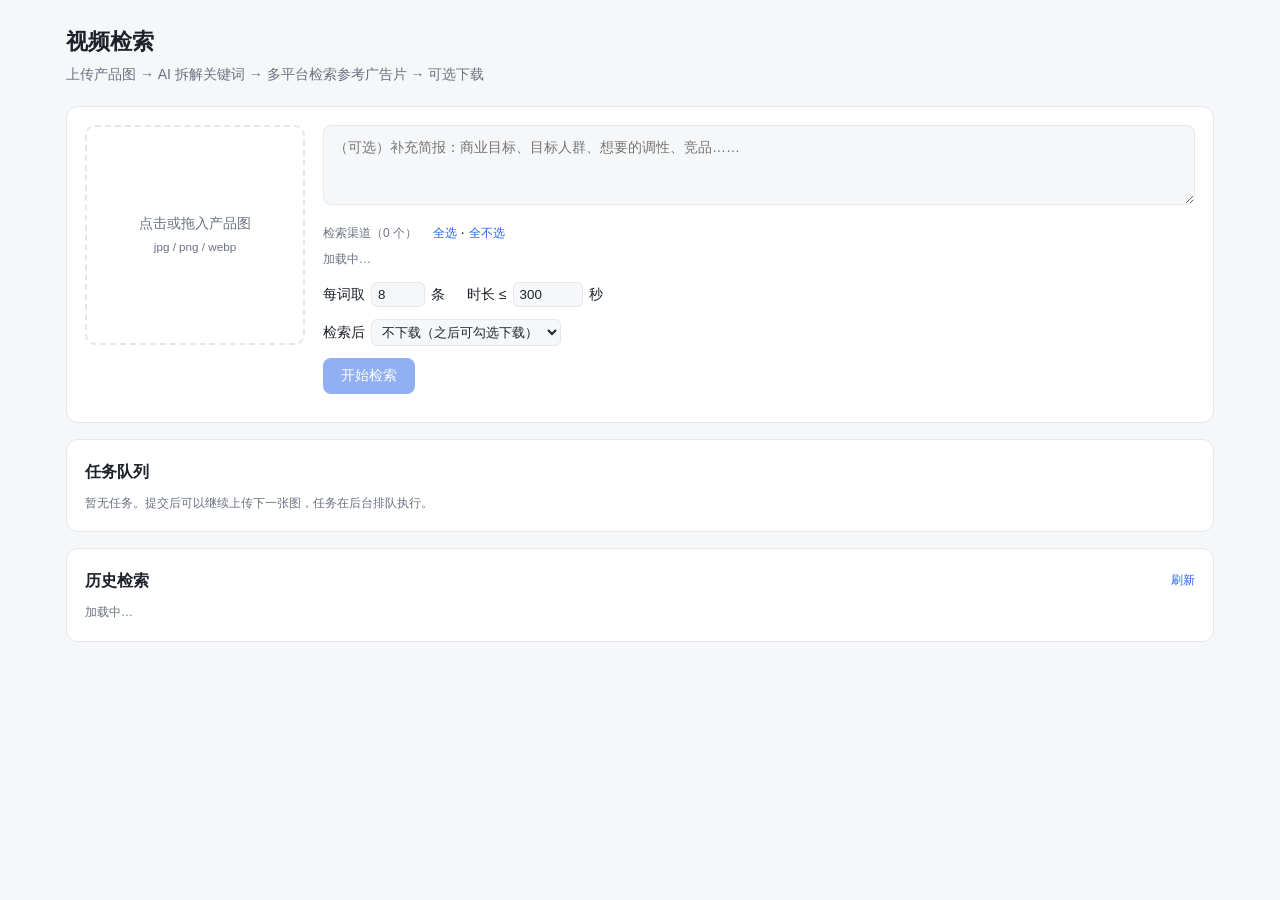
==== web/index.html @ 013e2ca5 "统一左侧菜单布局，新增 favicon - 视频检索 / 视频库 / 数据看板 / 任务日志 / 接口调用 / 方法说明 / 接口文档 统一放在左侧菜单，   右侧显示内容；看板各页用 #hash 切" ====
<!doctype html>
<html lang="zh-CN">
<head>
<meta charset="utf-8">
<meta name="viewport" content="width=device-width, initial-scale=1">
<title>参考视频检索</title>
<link rel="icon" href="/favicon.svg" type="image/svg+xml">
<link rel="icon" href="/favicon.ico" sizes="any">
<link rel="apple-touch-icon" href="/apple-touch-icon.png">
<link rel="stylesheet" href="/static/layout.css?v=2">
<style>
  :root { --bg:#f6f7f9; --card:#fff; --text:#1d2129; --muted:#6b7280; --line:#e5e7eb;
          --accent:#2563eb; --accent-soft:#eff4ff; --ok:#16a34a; --bad:#dc2626; }
  @media (prefers-color-scheme: dark) {
    :root { --bg:#111317; --card:#1b1e24; --text:#e6e8eb; --muted:#9aa1ab; --line:#2c313a;
            --accent:#6b9bff; --accent-soft:#1f2a40; }
  }
  * { box-sizing: border-box; }
  body { margin:0; background:var(--bg); color:var(--text);
         font:14px/1.6 -apple-system,"PingFang SC","Microsoft YaHei",sans-serif; }
  .wrap { max-width:1180px; margin:0 auto; padding:24px 16px 80px; }
  h1 { font-size:22px; margin:0 0 4px; } .sub { color:var(--muted); margin:0 0 20px; }
  .card { background:var(--card); border:1px solid var(--line); border-radius:12px; padding:18px; margin-bottom:16px; }
  .form { display:grid; grid-template-columns:220px 1fr; gap:18px; }
  @media (max-width:720px) { .form { grid-template-columns:1fr; } }
  .drop { border:2px dashed var(--line); border-radius:10px; height:220px; display:flex; align-items:center;
          justify-content:center; text-align:center; color:var(--muted); cursor:pointer; overflow:hidden; }
  .drop img { max-width:100%; max-height:100%; object-fit:contain; }
  textarea { width:100%; min-height:80px; resize:vertical; padding:10px; border-radius:8px;
             border:1px solid var(--line); background:var(--bg); color:var(--text); font:inherit; }
  .opts { display:flex; flex-wrap:wrap; gap:14px 22px; margin:12px 0; align-items:center; }
  .opts label { display:flex; gap:6px; align-items:center; }
  a { color:var(--accent); }
  input[type=number], select { width:auto; padding:4px 6px; border-radius:6px; border:1px solid var(--line);
                               background:var(--bg); color:var(--text); }
  button { background:var(--accent); color:#fff; border:0; border-radius:8px; padding:9px 18px;
           font-size:14px; cursor:pointer; } button:disabled { opacity:.5; cursor:not-allowed; }
  button.ghost { background:transparent; color:var(--accent); border:1px solid var(--accent); }
  .log { font:12px/1.7 ui-monospace,Menlo,monospace; color:var(--muted); white-space:pre-wrap; margin-top:10px; }
  .profile { display:grid; grid-template-columns:repeat(auto-fill,minmax(240px,1fr)); gap:6px 18px; }
  .profile b { color:var(--muted); font-weight:500; margin-right:6px; }
  .dim h3 { margin:0 0 4px; font-size:16px; }
  .learn { background:var(--accent-soft); border-radius:8px; padding:8px 12px; margin:8px 0 12px; }
  .kw { color:var(--muted); font-size:12px; margin-bottom:10px; }
  .grid { display:grid; grid-template-columns:repeat(auto-fill,minmax(260px,1fr)); gap:14px; }
  .v { border:1px solid var(--line); border-radius:10px; overflow:hidden; display:flex; flex-direction:column; }
  .thumb { position:relative; aspect-ratio:16/9; background:#000; }
  .thumb img { width:100%; height:100%; object-fit:cover; }
  .badge { position:absolute; top:8px; left:8px; background:rgba(0,0,0,.7); color:#fff; padding:1px 8px;
           border-radius:10px; font-size:12px; }
  .score { left:auto; right:8px; background:var(--accent); }
  .vb { padding:10px 12px; display:flex; flex-direction:column; gap:6px; flex:1; }
  .vt { font-weight:600; color:var(--text); text-decoration:none; display:-webkit-box;
        -webkit-line-clamp:2; -webkit-box-orient:vertical; overflow:hidden; }
  .vt:hover { color:var(--accent); }
  .meta { color:var(--muted); font-size:12px; }
  .ref { font-size:13px; } .ref::before { content:"参考："; color:var(--accent); font-weight:600; }
  .pick { margin-top:auto; display:flex; justify-content:space-between; align-items:center; font-size:12px; color:var(--muted); }
  .dl a { color:var(--ok); }
  table { width:100%; border-collapse:collapse; } td, th { text-align:left; padding:7px 8px; border-bottom:1px solid var(--line); vertical-align:top; }
  th { color:var(--muted); font-weight:500; } td a { color:var(--accent); word-break:break-all; }
  .bar { position:sticky; bottom:12px; display:flex; gap:10px; align-items:center; justify-content:flex-end;
         background:var(--card); border:1px solid var(--line); border-radius:12px; padding:10px 14px;
         box-shadow:0 6px 20px rgba(0,0,0,.12); }
  .srcgrp { display:flex; flex-wrap:wrap; gap:6px 16px; align-items:center; margin:6px 0; }
  .srcgrp b { font-size:12px; color:var(--muted); font-weight:500; min-width:72px; }
  .srcgrp label { display:flex; gap:5px; align-items:center; }
  .linkbtn { background:none; border:0; color:var(--accent); padding:0; font-size:12px; cursor:pointer; }
  .hist { display:flex; flex-direction:column; gap:8px; max-height:420px; overflow-y:auto; }
  .hrow { display:grid; grid-template-columns:56px 1fr auto; gap:12px; align-items:center;
          border:1px solid var(--line); border-radius:10px; padding:8px 10px; }
  .hrow.on { border-color:var(--accent); background:var(--accent-soft); }
  .hrow img { width:56px; height:56px; object-fit:contain; background:var(--bg); border-radius:6px; }
  .hrow .t { font-weight:600; } .hrow .m { font-size:12px; color:var(--muted); }
  .hrow .acts { display:flex; gap:6px; flex-wrap:wrap; justify-content:flex-end; }
  .hrow button { padding:5px 10px; font-size:12px; }
  @media (max-width:600px) { .hrow { grid-template-columns:44px 1fr; } .hrow img { width:44px; height:44px; }
    .hrow .acts { grid-column:1/-1; justify-content:flex-start; } }
  .tasks { display:flex; flex-direction:column; gap:6px; max-height:300px; overflow-y:auto; }
  .task { display:grid; grid-template-columns:auto 1fr auto; gap:10px; align-items:center;
          border:1px solid var(--line); border-radius:8px; padding:7px 10px; font-size:13px; }
  .task .st { font-size:12px; padding:1px 8px; border-radius:10px; white-space:nowrap; background:var(--accent-soft); color:var(--accent); }
  .task .st.done { background:#e8f7ee; color:var(--ok); } .task .st.error { background:#fdecec; color:var(--bad); }
  .task .st.queued { background:var(--bg); color:var(--muted); }
  .task .m { color:var(--muted); font-size:12px; overflow:hidden; text-overflow:ellipsis; white-space:nowrap; }
  .task button { padding:4px 10px; font-size:12px; }
  .hidden { display:none !important; } .err { color:var(--bad); } .note { color:var(--muted); font-size:12px; }
  .pfrow { border-top:1px solid var(--line); padding:12px 0; }
  .pfrow:first-of-type { border-top:0; }
  .pfrow .h { display:flex; flex-wrap:wrap; gap:4px 12px; align-items:baseline; margin-bottom:8px; }
  .pfrow .h b { font-size:15px; }
  .strip { display:grid; grid-auto-flow:column; grid-auto-columns:180px; gap:10px; overflow-x:auto; padding-bottom:6px; }
  .it { border:1px solid var(--line); border-radius:8px; overflow:hidden; cursor:pointer; text-decoration:none; color:var(--text); }
  .it .thumb { aspect-ratio:16/10; }
  .it .tt { font-size:12px; padding:6px 8px; display:-webkit-box; -webkit-line-clamp:2; -webkit-box-orient:vertical; overflow:hidden; }
  .it:hover { border-color:var(--accent); }
</style>
</head>
<body>
<script src="/static/layout.js?v=1"></script>
<div class="wrap">
  <h1>视频检索</h1>
  <p class="sub">上传产品图 → AI 拆解关键词 → 多平台检索参考广告片 → 可选下载</p>

  <div class="card">
    <div class="form">
      <label class="drop" id="drop"><span>点击或拖入产品图<br><small>jpg / png / webp</small></span>
        <input type="file" id="file" accept="image/*" hidden></label>
      <div>
        <textarea id="brief" placeholder="（可选）补充简报：商业目标、目标人群、想要的调性、竞品……"></textarea>
        <div style="margin:10px 0 4px"><span class="note">检索渠道（<span id="srccount">0</span> 个）　</span>
          <button class="linkbtn" id="srcall">全选</button> · <button class="linkbtn" id="srcnone">全不选</button></div>
        <div id="sources"><span class="note">加载中…</span></div>
        <div class="opts">
          <label>每词取 <input type="number" id="perq" value="8" min="3" max="20"> 条</label>
          <label>时长 ≤ <input type="number" id="maxdur" value="300" min="15" max="3600"> 秒</label>
        </div>
        <div class="opts">
          <label>检索后
            <select id="dlmode">
              <option value="none">不下载（之后可勾选下载）</option>
              <option value="top">自动下载评分最高的</option>
              <option value="all">下载全部结果</option>
            </select></label>
          <label id="topwrap" class="hidden">前 <input type="number" id="dltop" value="5" min="1" max="50"> 条</label>
        </div>
        <button id="go" disabled>开始检索</button>
        <div class="log" id="log"></div>
      </div>
    </div>
  </div>

  <div class="card" id="taskcard">
    <div style="display:flex;justify-content:space-between;align-items:center;margin-bottom:10px">
      <h3 style="margin:0">任务队列 <span class="note" id="taskstat"></span></h3></div>
    <div class="tasks" id="tasks"><span class="note">暂无任务。提交后可以继续上传下一张图，任务在后台排队执行。</span></div>
  </div>

  <div class="card">
    <div style="display:flex;justify-content:space-between;align-items:center;margin-bottom:10px">
      <h3 style="margin:0">历史检索</h3><button class="linkbtn" id="histreload">刷新</button></div>
    <div class="hist" id="hist"><span class="note">加载中…</span></div>
  </div>

  <div id="out"></div>
</div>

<div class="bar hidden" id="bar">
  <span class="note" id="selcount">已选 0 条</span>
  <button class="ghost" id="selall">全选</button>
  <button id="dlbtn" disabled>下载所选</button>
</div>

<script src="/static/player.js?v=2"></script>
<script>
const $ = s => document.querySelector(s);
const esc = s => String(s ?? "").replace(/[&<>"']/g, c => ({"&":"&amp;","<":"&lt;",">":"&gt;",'"':"&quot;","'":"&#39;"}[c]));
const safeUrl = u => /^https?:\/\//i.test(u || "") ? u : "#";
let file = null, current = null;

$("#file").onchange = e => setFile(e.target.files[0]);
$("#drop").ondragover = e => e.preventDefault();
$("#drop").ondrop = e => { e.preventDefault(); setFile(e.dataTransfer.files[0]); };
$("#dlmode").onchange = e => $("#topwrap").classList.toggle("hidden", e.target.value !== "top");
function setFile(f) {
  if (!f) return; file = f;
  $("#drop").innerHTML = `<img src="${URL.createObjectURL(f)}">`;
  $("#go").disabled = false;
}

const checkedSources = () => [...document.querySelectorAll(".pf:checked")].map(c => c.value);
function updSrcCount() { $("#srccount").textContent = checkedSources().length; }

async function loadSources() {
  const list = await (await fetch("/api/sources", {cache: "no-store"})).json();
  const groups = {};
  list.forEach(s => (groups[s.group] = groups[s.group] || []).push(s));
  $("#sources").innerHTML = Object.entries(groups).map(([g, items]) =>
    `<div class="srcgrp"><b>${esc(g)}</b>${items.map(s =>
      `<label><input type="checkbox" class="pf" value="${esc(s.key)}" checked> ${esc(s.name)}</label>`).join("")}</div>`).join("");
  document.querySelectorAll(".pf").forEach(c => c.onchange = updSrcCount);
  updSrcCount();
}
$("#srcall").onclick = () => { document.querySelectorAll(".pf").forEach(c => c.checked = true); updSrcCount(); };
$("#srcnone").onclick = () => { document.querySelectorAll(".pf").forEach(c => c.checked = false); updSrcCount(); };

async function loadHistory() {
  const runs = await (await fetch("/api/runs", {cache: "no-store"})).json();
  if (!runs.length) { $("#hist").innerHTML = `<span class="note">还没有检索记录</span>`; return; }
  $("#hist").innerHTML = runs.map(r => `
    <div class="hrow ${current && current.run_id === r.run_id ? "on" : ""}">
      <img src="${esc(r.image)}" alt="" loading="lazy">
      <div><div class="t">${esc(r.product || "未识别")}${r.brief ? ` <span class="m">· ${esc(r.brief.slice(0, 40))}</span>` : ""}</div>
        <div class="m">${esc(r.created)} · ${r.kept} 条参考片 · ${r.platforms.length} 个来源（${esc(r.platforms.join("、"))}）${r.downloads ? ` · 已下载 ${r.downloads}` : ""}</div></div>
      <div class="acts"><button class="ghost" data-view="${esc(r.run_id)}">查看</button>
        <button class="ghost" data-rerun="${esc(r.run_id)}" title="用上方勾选的渠道，以同一张产品图和简报重新检索">用当前渠道重新检索</button></div>
    </div>`).join("");
  document.querySelectorAll("[data-view]").forEach(b => b.onclick = () => viewRun(b.dataset.view));
  document.querySelectorAll("[data-rerun]").forEach(b => b.onclick = () => rerun(b.dataset.rerun));
}
$("#histreload").onclick = loadHistory;

async function viewRun(id, scroll = true) {
  const r = await fetch(`/runs/${encodeURIComponent(id)}/result.json`, {cache: "no-store"});
  if (!r.ok) return alert("读取失败");
  render(await r.json());
  loadHistory();
  if (scroll) $("#out").scrollIntoView({behavior: "smooth"});
}

// ---------- 异步任务 ----------
// 提交只负责入队，不阻塞页面；任务队列每 2 秒刷新。follow 是“提交后还没去看别的结果”的那个任务，完成后自动展示。
let follow = null, taskTimer = null, lastDone = new Set(), tasksInit = false;
const ST = {queued: "排队中", running: "进行中", done: "已完成", error: "失败"};

async function submitTask(promise, label) {
  $("#go").disabled = true;
  $("#log").textContent = `正在提交：${label}…`;
  try {
    const r = await promise;
    if (!r.ok) throw new Error((await r.json()).detail);
    follow = (await r.json()).job_id;
    $("#log").textContent = `已加入任务队列：${label}。可以继续上传下一张图提交新任务。`;
  } catch (e) { $("#log").innerHTML = `<span class="err">提交失败：${esc(e.message)}</span>`; }
  $("#go").disabled = !file;
  refreshTasks();
}

async function refreshTasks() {
  clearTimeout(taskTimer);
  let list = [];
  try { list = await (await fetch("/api/tasks", {cache: "no-store"})).json(); } catch (e) {}
  const active = list.filter(t => t.status === "queued" || t.status === "running");
  $("#taskstat").textContent = active.length ? `· ${active.length} 个进行中/排队中` : "";
  $("#tasks").innerHTML = list.length ? list.slice(0, 30).map(t => `
    <div class="task"><span class="st ${t.status}">${ST[t.status] || t.status}${t.status === "queued" && t.ahead ? `（前面 ${t.ahead} 个）` : ""}</span>
      <div style="min-width:0"><div>${t.kind === "download" ? "⬇ " : ""}${esc(t.title)} <span class="m">· ${esc(t.created.slice(5, 16))}</span></div>
        <div class="m" title="${esc(t.error || t.last)}">${esc(t.status === "error" ? t.error : t.last || (t.status === "queued" ? "等待空闲…" : ""))}</div></div>
      <div>${t.run_id && t.status === "done" ? `<button class="ghost" data-view="${esc(t.run_id)}">查看结果</button>` : ""}</div></div>`).join("")
    : `<span class="note">暂无任务。提交后可以继续上传下一张图，任务在后台排队执行。</span>`;
  $("#tasks").querySelectorAll("[data-view]").forEach(b => b.onclick = () => viewRun(b.dataset.view));

  // 新完成的任务：刷新历史；正在跟踪的自动展示
  const done = list.filter(t => t.status === "done" || t.status === "error");
  const fresh = done.filter(t => !lastDone.has(t.id));
  if (tasksInit) {
    if (fresh.some(t => t.kind === "search")) loadHistory();
    for (const t of fresh) {
      if (t.id === follow) {
        follow = null;
        if (t.status === "error") $("#log").innerHTML = `<span class="err">任务失败：${esc(t.title)}：${esc(t.error)}</span>`;
        else if (t.kind === "search" || (current && current.run_id === t.run_id)) {
          $("#log").textContent = `已完成：${t.title}`;
          await viewRun(t.run_id, t.kind === "search");
        }
      } else if (t.kind === "download" && t.status === "done" && current && current.run_id === t.run_id) {
        await viewRun(t.run_id, false);
      }
    }
  }
  done.forEach(t => lastDone.add(t.id));
  tasksInit = true;
  if (follow) {
    const ft = list.find(t => t.id === follow);
    if (ft && ft.last) $("#log").textContent = `${ft.title}：${ft.status === "queued" ? "排队中" : ft.last}`;
  }
  taskTimer = setTimeout(refreshTasks, active.length ? 2000 : 15000);
}

function rerun(id) {
  const pfs = checkedSources();
  if (!pfs.length) return alert("请至少勾选一个检索渠道");
  submitTask(fetch("/api/rerun", {method: "POST", headers: {"Content-Type": "application/json"},
                                  body: JSON.stringify({run_id: id, platforms: pfs})}), "重新检索");
}

$("#go").onclick = () => {
  const pfs = checkedSources();
  if (!pfs.length) return alert("请至少勾选一个检索渠道");
  const fd = new FormData();
  fd.append("image", file); fd.append("brief", $("#brief").value);
  fd.append("platforms", pfs.join(","));
  fd.append("per_query", $("#perq").value); fd.append("max_duration", $("#maxdur").value);
  fd.append("download_mode", $("#dlmode").value); fd.append("download_top", $("#dltop").value);
  submitTask(fetch("/api/search", {method: "POST", body: fd}), $("#brief").value.trim().slice(0, 20) || file.name);
};

const fmtDur = s => s ? `${Math.floor(s/60)}:${String(s%60).padStart(2,"0")}` : "-";
const fmtViews = n => n == null ? "-" : n >= 1e4 ? (n/1e4).toFixed(1) + "万" : n;

function render(res) {
  current = res;
  const p = res.analysis.product, s = res.stats;
  const dl = Object.fromEntries((res.downloads || []).map(d => [d.url, d]));
  let h = `<div class="card"><h3 style="margin-top:0">产品画像 <span class="note">· ${esc(res.created || "")}${res.brief ? " · " + esc(res.brief) : ""}</span></h3><div class="profile">
    <div><b>品牌</b>${esc(p.brand)}</div><div><b>产品</b>${esc(p.name)}</div>
    <div><b>品类</b>${esc(p.category)}</div><div><b>调性</b>${esc(p.tone)}</div>
    <div><b>人群</b>${esc(p.target_audience)}</div><div><b>竞品</b>${esc((p.competitors||[]).join("、"))}</div>
    <div style="grid-column:1/-1"><b>卖点</b>${esc((p.selling_points||[]).join("、"))}</div></div>
    <p class="note">检索 ${s.queries} 次 · 原始 ${s.raw} 条 · 保留 ${s.kept} 条 · ${s.seconds}s ·
    来源分布：${esc(Object.entries(res.groups.flatMap(g => g.videos).reduce((m, v) => (m[v.platform] = (m[v.platform] || 0) + 1, m), {})).map(([k, n]) => k + " " + n).join("、"))} ·
    <a href="/runs/${esc(res.run_id)}/report.md" target="_blank">Markdown 报告</a> ·
    参考点由 AI 依据标题推断，请看片核实</p></div>`;
  for (const g of res.groups) {
    h += `<div class="card dim"><h3>${esc(g.name)}</h3>
      <div class="learn"><b>参考什么：</b>${esc(g.what_to_learn)}</div>
      <div class="kw">关键词：${esc([...g.queries_zh, ...g.queries_en].join(" / "))}</div>`;
    if (!g.videos.length) h += `<p class="note">未找到达标结果，可调整关键词或去下方参考平台手动搜索。</p>`;
    h += `<div class="grid">`;
    for (const v of g.videos) {
      const d = dl[v.url];
      const local = d && d.ok ? `/runs/${res.run_id}/${encodeURI(d.file)}` : "";
      const pa = playAttrs(v.url, v.title, v.platform, local);
      h += `<div class="v"><a class="thumb" href="${esc(safeUrl(v.url))}" target="_blank" rel="noopener" ${pa}>
          <img src="${esc(safeUrl(v.thumbnail))}" referrerpolicy="no-referrer" loading="lazy" alt=""><span class="play">▶</span>
          <span class="badge">${esc(v.platform)} · ${fmtDur(v.duration)}</span>
          <span class="badge score">${esc(v.score)}分</span></a>
        <div class="vb"><a class="vt" href="${esc(safeUrl(v.url))}" target="_blank" rel="noopener" ${pa}>${esc(v.title)}</a>
          <div class="meta">${esc(v.channel)} · 播放 ${fmtViews(v.views)}${v.published ? " · " + esc(v.published) : ""}</div>
          ${v.reference ? `<div class="ref">${esc(v.reference)}</div>` : ""}
          <div class="pick"><label><input type="checkbox" class="sel" value="${esc(v.url)}"> 选择下载</label>
            <span class="dl">${d ? (d.ok ? `<a href="/runs/${esc(res.run_id)}/${encodeURI(d.file)}" target="_blank">已下载 ${d.size_mb}MB</a>`
                                      : `<span class="err" title="${esc(d.error)}">${d.error && d.error.includes("抖音") ? "抖音需配置 cookies" : "下载失败"}</span>`) : ""}</span></div>
        </div></div>`;
    }
    h += `</div></div>`;
  }
  h += `<div class="card"><h3 style="margin-top:0">参考平台</h3>
    <p class="note" style="margin-top:0">能抓取的平台直接列出作品，点击即在本页播放；需要登录的平台只能打开它的搜索页。</p>`;
  for (const pl of res.platform_links) pl.direct ??= DIRECT.has(pl.name);  // 兼容旧记录
  res.platform_links.forEach((pl, i) => {
    h += `<div class="pfrow"><div class="h"><b>${esc(pl.name)}</b><span class="note">${esc(pl.kind_name)} · ${esc(pl.learn)}</span>
      <a class="note" href="${esc(safeUrl(pl.url))}" target="_blank" rel="noopener">${pl.direct ? "更多结果" : "需登录，打开搜索页"}：${esc(pl.query || "打开")} ↗</a></div>
      ${pl.direct ? `<div class="strip" id="pf${i}"><span class="note">正在抓取…</span></div>` : ""}</div>`;
  });
  h += `</div>`;
  if (res.errors?.length) h += `<div class="card"><b>检索异常</b><ul>${res.errors.map(e => `<li class="note">${esc(e)}</li>`).join("")}</ul></div>`;
  $("#out").innerHTML = h;
  $("#bar").classList.toggle("hidden", s.kept === 0);
  document.querySelectorAll(".sel").forEach(c => c.onchange = updSel);
  updSel();
  res.platform_links.forEach((pl, i) => pl.direct && loadPlatform(pl, $("#pf" + i)));
}

async function loadPlatform(pl, box) {
  try {
    const r = await fetch(`/api/platform_items?name=${encodeURIComponent(pl.name)}&q=${encodeURIComponent(pl.query)}`);
    const j = await r.json();
    if (!j.items?.length) { box.innerHTML = `<span class="note">${esc(j.error || "这次没抓到结果，可点右上“更多结果”去平台搜索")}</span>`; return; }
    box.innerHTML = j.items.map(it => `<a class="it" href="${esc(safeUrl(it.url))}" target="_blank" rel="noopener"
        ${it.media === "image" ? playAttrs(it.url, it.title, it.platform, "", it.thumbnail) : playAttrs(it.url, it.title, it.platform)}>
        <div class="thumb"><img src="${esc(safeUrl(it.thumbnail))}" referrerpolicy="no-referrer" loading="lazy" alt="">
          ${it.media === "image" ? "" : `<span class="play">▶</span>`}
          ${it.duration ? `<span class="badge">${fmtDur(it.duration)}</span>` : ""}</div>
        <div class="tt">${esc(it.title)}</div></a>`).join("");
  } catch (e) { box.innerHTML = `<span class="note err">抓取失败</span>`; }
}


function updSel() {
  const n = document.querySelectorAll(".sel:checked").length;
  $("#selcount").textContent = `已选 ${n} 条`; $("#dlbtn").disabled = n === 0;
}
$("#selall").onclick = () => {
  const all = [...document.querySelectorAll(".sel")], on = all.some(c => !c.checked);
  all.forEach(c => c.checked = on); updSel();
};
$("#dlbtn").onclick = () => {
  const urls = [...document.querySelectorAll(".sel:checked")].map(c => c.value);
  submitTask(fetch("/api/download", {method: "POST", headers: {"Content-Type": "application/json"},
                                     body: JSON.stringify({run_id: current.run_id, urls})}), `下载 ${urls.length} 条视频`);
  document.querySelectorAll(".sel:checked").forEach(c => c.checked = false);
  updSel();
};
let DIRECT = new Set();
fetch("/api/direct_platforms").then(r => r.json()).then(a => DIRECT = new Set(a)).catch(() => {});
loadSources();
loadHistory();
refreshTasks();
// 从数据看板跳转过来：/#run=<run_id>
const hashRun = decodeURIComponent((location.hash.match(/^#run=([\w-]+)/) || [])[1] || "");
if (hashRun) viewRun(hashRun);
</script>
</body>
</html>
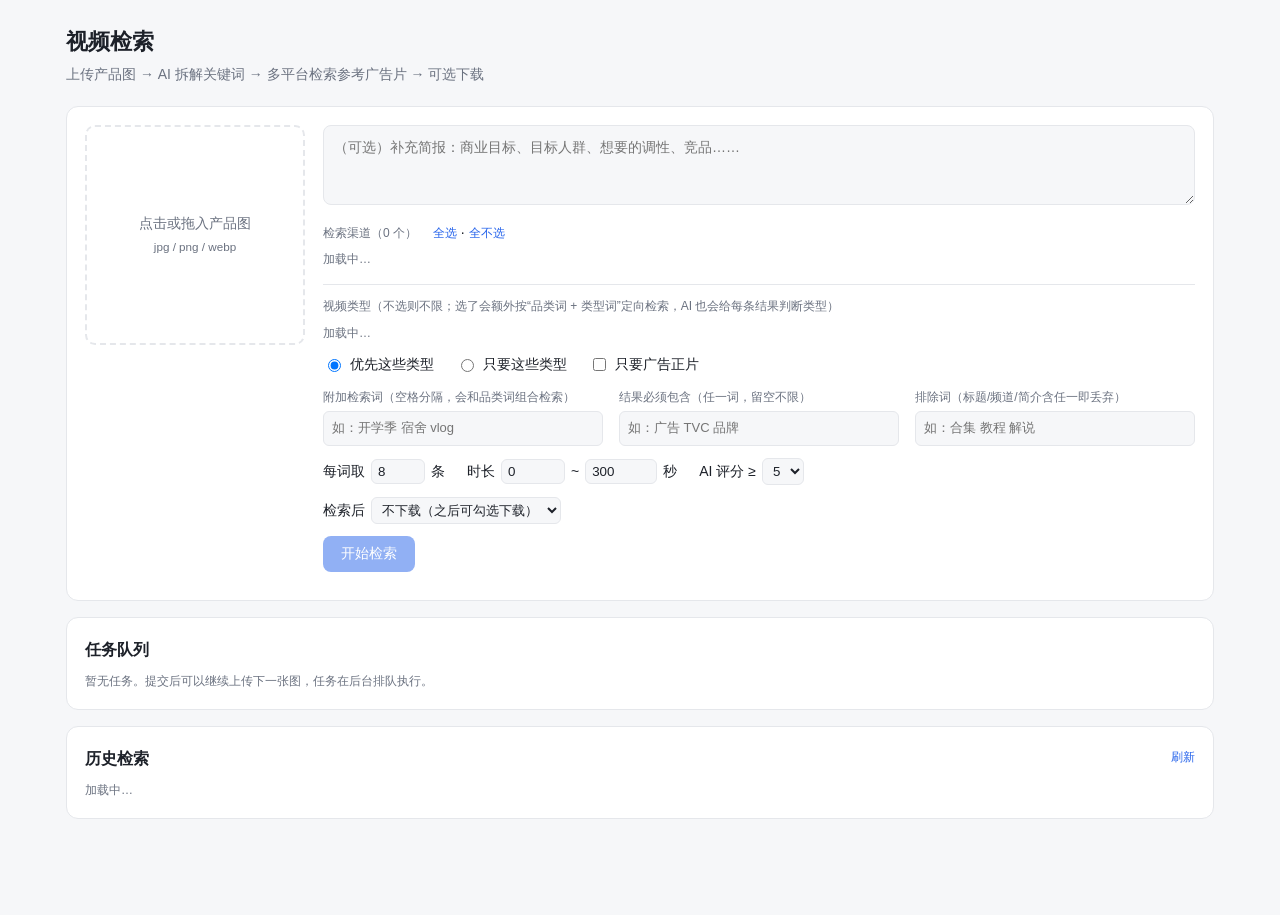
==== commit e7b1665f: "检索支持视频类型定向与结果筛选（TVC/品牌片/UGC 等） - 8 种视频类型：选中后额外按“品类词+类型词”定向检索，各维度检索词和 AI 打分也向其倾斜 - AI 重排时给每条结果判断类型；支持" ====
--- a/web/index.html
+++ b/web/index.html
@@ -7,7 +7,7 @@
 <link rel="icon" href="/favicon.svg" type="image/svg+xml">
 <link rel="icon" href="/favicon.ico" sizes="any">
 <link rel="apple-touch-icon" href="/apple-touch-icon.png">
-<link rel="stylesheet" href="/static/layout.css?v=2">
+<link rel="stylesheet" href="/static/layout.css?v=5">
 <style>
   :root { --bg:#f6f7f9; --card:#fff; --text:#1d2129; --muted:#6b7280; --line:#e5e7eb;
           --accent:#2563eb; --accent-soft:#eff4ff; --ok:#16a34a; --bad:#dc2626; }
@@ -94,10 +94,28 @@
   .it .thumb { aspect-ratio:16/10; }
   .it .tt { font-size:12px; padding:6px 8px; display:-webkit-box; -webkit-line-clamp:2; -webkit-box-orient:vertical; overflow:hidden; }
   .it:hover { border-color:var(--accent); }
+  /* 类型与筛选 */
+  .sect { margin:14px 0 4px; padding-top:12px; border-top:1px solid var(--line); }
+  .sect > .note { display:block; margin-bottom:8px; }
+  .types { display:flex; flex-wrap:wrap; gap:6px; margin-bottom:10px; }
+  .tchip { border:1px solid var(--line); border-radius:14px; padding:3px 11px; font-size:13px; cursor:pointer;
+           background:var(--card); color:var(--text); user-select:none; }
+  .tchip.on { border-color:var(--accent); color:var(--accent); background:var(--accent-soft); }
+  .tchip:focus-visible { outline:2px solid var(--accent); outline-offset:2px; }
+  .tchip small { color:var(--muted); margin-left:4px; }
+  .frow { display:grid; grid-template-columns:repeat(auto-fit,minmax(220px,1fr)); gap:10px 16px; margin-bottom:10px; }
+  .frow label { display:flex; flex-direction:column; gap:4px; font-size:12px; color:var(--muted); }
+  input[type=text] { padding:6px 8px; border-radius:6px; border:1px solid var(--line); background:var(--bg);
+                     color:var(--text); font:inherit; font-size:13px; }
+  .rfilter { position:sticky; top:0; z-index:5; }
+  .rfilter .types { margin-bottom:6px; }
+  .rfilter .opts { margin:6px 0 0; }
+  .badge.ty { top:auto; bottom:8px; }
+  .v.off { display:none; }
 </style>
 </head>
 <body>
-<script src="/static/layout.js?v=1"></script>
+<script src="/static/layout.js?v=4"></script>
 <div class="wrap">
   <h1>视频检索</h1>
   <p class="sub">上传产品图 → AI 拆解关键词 → 多平台检索参考广告片 → 可选下载</p>
@@ -111,9 +129,26 @@
         <div style="margin:10px 0 4px"><span class="note">检索渠道（<span id="srccount">0</span> 个）　</span>
           <button class="linkbtn" id="srcall">全选</button> · <button class="linkbtn" id="srcnone">全不选</button></div>
         <div id="sources"><span class="note">加载中…</span></div>
+        <div class="sect">
+          <span class="note">视频类型（不选则不限；选了会额外按“品类词 + 类型词”定向检索，AI 也会给每条结果判断类型）</span>
+          <div class="types" id="ftypes"><span class="note">加载中…</span></div>
+          <div class="opts" style="margin-top:0">
+            <label><input type="radio" name="tmode" value="prefer" checked> 优先这些类型</label>
+            <label><input type="radio" name="tmode" value="only"> 只要这些类型</label>
+            <label><input type="checkbox" id="adonly"> 只要广告正片</label>
+          </div>
+          <div class="frow">
+            <label>附加检索词（空格分隔，会和品类词组合检索）<input type="text" id="fkw" placeholder="如：开学季 宿舍 vlog"></label>
+            <label>结果必须包含（任一词，留空不限）<input type="text" id="fmust" placeholder="如：广告 TVC 品牌"></label>
+            <label>排除词（标题/频道/简介含任一即丢弃）<input type="text" id="fex" placeholder="如：合集 教程 解说"></label>
+          </div>
+        </div>
         <div class="opts">
           <label>每词取 <input type="number" id="perq" value="8" min="3" max="20"> 条</label>
-          <label>时长 ≤ <input type="number" id="maxdur" value="300" min="15" max="3600"> 秒</label>
+          <label>时长 <input type="number" id="mindur" value="0" min="0" max="3600" style="width:64px"> ~
+            <input type="number" id="maxdur" value="300" min="15" max="3600" style="width:72px"> 秒</label>
+          <label>AI 评分 ≥ <select id="minscore"><option>3</option><option>4</option><option selected>5</option>
+            <option>6</option><option>7</option><option>8</option></select></label>
         </div>
         <div class="opts">
           <label>检索后
@@ -151,7 +186,7 @@
   <button id="dlbtn" disabled>下载所选</button>
 </div>
 
-<script src="/static/player.js?v=2"></script>
+<script src="/static/player.js?v=3"></script>
 <script>
 const $ = s => document.querySelector(s);
 const esc = s => String(s ?? "").replace(/[&<>"']/g, c => ({"&":"&amp;","<":"&lt;",">":"&gt;",'"':"&quot;","'":"&#39;"}[c]));
@@ -168,11 +203,50 @@
   $("#go").disabled = false;
 }
 
+// ---------- 类型与筛选（检索前） ----------
+let TYPES = [];
+const words = s => s.split(/[\s,，;；]+/).filter(Boolean);
+function formFilters() {
+  return {types: [...document.querySelectorAll("#ftypes .tchip.on")].map(c => c.dataset.k),
+          type_mode: document.querySelector("[name=tmode]:checked").value, ad_only: $("#adonly").checked,
+          keywords: words($("#fkw").value), must: words($("#fmust").value), exclude: words($("#fex").value),
+          min_duration: +$("#mindur").value || 0, max_duration: +$("#maxdur").value || 0};
+}
+// 记住上次的筛选（只存在本浏览器，读写失败就用默认值）
+const FORM_KEY = "rvs.filters.v1";
+function saveForm() {
+  try { localStorage.setItem(FORM_KEY, JSON.stringify({...formFilters(), min_score: $("#minscore").value})); } catch (e) {}
+}
+function restoreForm() {
+  let f = null;
+  try { f = JSON.parse(localStorage.getItem(FORM_KEY)); } catch (e) {}
+  f = f || {exclude: ["合集", "教程", "解说", "盘点", "reaction", "compilation", "tutorial"]};
+  document.querySelectorAll("#ftypes .tchip").forEach(c => setChip(c, (f.types || []).includes(c.dataset.k)));
+  document.querySelector(`[name=tmode][value=${f.type_mode === "only" ? "only" : "prefer"}]`).checked = true;
+  $("#adonly").checked = !!f.ad_only;
+  $("#fkw").value = (f.keywords || []).join(" "); $("#fmust").value = (f.must || []).join(" ");
+  $("#fex").value = (f.exclude || []).join(" ");
+  if (f.min_duration != null) $("#mindur").value = f.min_duration;
+  if (f.max_duration) $("#maxdur").value = f.max_duration;
+  if (f.min_score) $("#minscore").value = f.min_score;
+}
+function setChip(c, on) { c.classList.toggle("on", on); c.setAttribute("aria-pressed", on); }
+function renderTypes(list) {
+  TYPES = list;
+  $("#ftypes").innerHTML = list.map(t => `<span class="tchip" role="button" tabindex="0" aria-pressed="false"
+    data-k="${esc(t.key)}" title="${esc(t.desc)}">${esc(t.name)}</span>`).join("");
+  $("#ftypes").querySelectorAll(".tchip").forEach(c => {
+    c.onclick = () => setChip(c, !c.classList.contains("on"));
+    c.onkeydown = e => { if (e.key === " " || e.key === "Enter") { e.preventDefault(); c.click(); } };
+  });
+  restoreForm();
+}
+
 const checkedSources = () => [...document.querySelectorAll(".pf:checked")].map(c => c.value);
 function updSrcCount() { $("#srccount").textContent = checkedSources().length; }
 
-async function loadSources() {
-  const list = await (await fetch("/api/sources", {cache: "no-store"})).json();
+function loadSources() { return swrJSON("/api/sources", renderSources); }
+function renderSources(list) {
   const groups = {};
   list.forEach(s => (groups[s.group] = groups[s.group] || []).push(s));
   $("#sources").innerHTML = Object.entries(groups).map(([g, items]) =>
@@ -184,16 +258,16 @@
 $("#srcall").onclick = () => { document.querySelectorAll(".pf").forEach(c => c.checked = true); updSrcCount(); };
 $("#srcnone").onclick = () => { document.querySelectorAll(".pf").forEach(c => c.checked = false); updSrcCount(); };
 
-async function loadHistory() {
-  const runs = await (await fetch("/api/runs", {cache: "no-store"})).json();
+function loadHistory() { return swrJSON("/api/runs", renderHistory); }
+function renderHistory(runs) {
   if (!runs.length) { $("#hist").innerHTML = `<span class="note">还没有检索记录</span>`; return; }
   $("#hist").innerHTML = runs.map(r => `
     <div class="hrow ${current && current.run_id === r.run_id ? "on" : ""}">
-      <img src="${esc(r.image)}" alt="" loading="lazy">
+      <img src="${esc(r.thumb || r.image)}" alt="" loading="lazy" decoding="async">
       <div><div class="t">${esc(r.product || "未识别")}${r.brief ? ` <span class="m">· ${esc(r.brief.slice(0, 40))}</span>` : ""}</div>
-        <div class="m">${esc(r.created)} · ${r.kept} 条参考片 · ${r.platforms.length} 个来源（${esc(r.platforms.join("、"))}）${r.downloads ? ` · 已下载 ${r.downloads}` : ""}</div></div>
+        <div class="m">${esc(r.created)}${r.filters ? ` · <span title="${esc(r.filters)}">筛选：${esc(r.filters.slice(0, 30))}</span>` : ""} · ${r.kept} 条参考片 · ${r.platforms.length} 个来源（${esc(r.platforms.join("、"))}）${r.downloads ? ` · 已下载 ${r.downloads}` : ""}</div></div>
       <div class="acts"><button class="ghost" data-view="${esc(r.run_id)}">查看</button>
-        <button class="ghost" data-rerun="${esc(r.run_id)}" title="用上方勾选的渠道，以同一张产品图和简报重新检索">用当前渠道重新检索</button></div>
+        <button class="ghost" data-rerun="${esc(r.run_id)}" title="用上方勾选的渠道和筛选条件，以同一张产品图和简报重新检索">用当前渠道和筛选重新检索</button></div>
     </div>`).join("");
   document.querySelectorAll("[data-view]").forEach(b => b.onclick = () => viewRun(b.dataset.view));
   document.querySelectorAll("[data-rerun]").forEach(b => b.onclick = () => rerun(b.dataset.rerun));
@@ -271,7 +345,7 @@
   const pfs = checkedSources();
   if (!pfs.length) return alert("请至少勾选一个检索渠道");
   submitTask(fetch("/api/rerun", {method: "POST", headers: {"Content-Type": "application/json"},
-                                  body: JSON.stringify({run_id: id, platforms: pfs})}), "重新检索");
+                                  body: JSON.stringify({run_id: id, platforms: pfs, filters: formFilters()})}), "重新检索");
 }
 
 $("#go").onclick = () => {
@@ -281,6 +355,8 @@
   fd.append("image", file); fd.append("brief", $("#brief").value);
   fd.append("platforms", pfs.join(","));
   fd.append("per_query", $("#perq").value); fd.append("max_duration", $("#maxdur").value);
+  fd.append("min_score", $("#minscore").value); fd.append("filters", JSON.stringify(formFilters()));
+  saveForm();
   fd.append("download_mode", $("#dlmode").value); fd.append("download_top", $("#dltop").value);
   submitTask(fetch("/api/search", {method: "POST", body: fd}), $("#brief").value.trim().slice(0, 20) || file.name);
 };
@@ -300,9 +376,11 @@
     <p class="note">检索 ${s.queries} 次 · 原始 ${s.raw} 条 · 保留 ${s.kept} 条 · ${s.seconds}s ·
     来源分布：${esc(Object.entries(res.groups.flatMap(g => g.videos).reduce((m, v) => (m[v.platform] = (m[v.platform] || 0) + 1, m), {})).map(([k, n]) => k + " " + n).join("、"))} ·
     <a href="/runs/${esc(res.run_id)}/report.md" target="_blank">Markdown 报告</a> ·
-    参考点由 AI 依据标题推断，请看片核实</p></div>`;
+    参考点由 AI 依据标题推断，请看片核实</p>
+    ${filterNote(res)}</div>`;
+  h += resultFilterBar(res);
   for (const g of res.groups) {
-    h += `<div class="card dim"><h3>${esc(g.name)}</h3>
+    h += `<div class="card dim"><h3>${esc(g.name)} <span class="note" data-cnt></span></h3>
       <div class="learn"><b>参考什么：</b>${esc(g.what_to_learn)}</div>
       <div class="kw">关键词：${esc([...g.queries_zh, ...g.queries_en].join(" / "))}</div>`;
     if (!g.videos.length) h += `<p class="note">未找到达标结果，可调整关键词或去下方参考平台手动搜索。</p>`;
@@ -311,10 +389,12 @@
       const d = dl[v.url];
       const local = d && d.ok ? `/runs/${res.run_id}/${encodeURI(d.file)}` : "";
       const pa = playAttrs(v.url, v.title, v.platform, local);
-      h += `<div class="v"><a class="thumb" href="${esc(safeUrl(v.url))}" target="_blank" rel="noopener" ${pa}>
-          <img src="${esc(safeUrl(v.thumbnail))}" referrerpolicy="no-referrer" loading="lazy" alt=""><span class="play">▶</span>
+      const text = [v.title, v.channel, v.reference, v.description].join(" ").toLowerCase();
+      h += `<div class="v" data-vt="${esc(v.vtype || "none")}" data-pf="${esc(v.platform)}" data-score="${+v.score || 0}"
+          data-ad="${v.is_ad ? 1 : 0}" data-text="${esc(text)}"><a class="thumb" href="${esc(safeUrl(v.url))}" target="_blank" rel="noopener" ${pa}>
+          <img src="${esc(thumbUrl(v.thumbnail, 480))}" loading="lazy" decoding="async" alt=""><span class="play">▶</span>
           <span class="badge">${esc(v.platform)} · ${fmtDur(v.duration)}</span>
-          <span class="badge score">${esc(v.score)}分</span></a>
+          <span class="badge score">${esc(v.score)}分</span>${v.vtype ? `<span class="badge ty">${esc(typeName(v.vtype))}</span>` : ""}</a>
         <div class="vb"><a class="vt" href="${esc(safeUrl(v.url))}" target="_blank" rel="noopener" ${pa}>${esc(v.title)}</a>
           <div class="meta">${esc(v.channel)} · 播放 ${fmtViews(v.views)}${v.published ? " · " + esc(v.published) : ""}</div>
           ${v.reference ? `<div class="ref">${esc(v.reference)}</div>` : ""}
@@ -336,10 +416,86 @@
   h += `</div>`;
   if (res.errors?.length) h += `<div class="card"><b>检索异常</b><ul>${res.errors.map(e => `<li class="note">${esc(e)}</li>`).join("")}</ul></div>`;
   $("#out").innerHTML = h;
+  bindResultFilter();
   $("#bar").classList.toggle("hidden", s.kept === 0);
   document.querySelectorAll(".sel").forEach(c => c.onchange = updSel);
   updSel();
   res.platform_links.forEach((pl, i) => pl.direct && loadPlatform(pl, $("#pf" + i)));
+}
+
+// ---------- 结果筛选（检索后，在已返回的结果里即时过滤，不重新检索） ----------
+const typeName = k => (TYPES.find(t => t.key === k) || {}).name || (k === "other" ? "其他" : k === "none" ? "未分类" : k);
+const REASONS = {duration: "时长不符", exclude: "含排除词", must: "不含必含词", type: "类型不符", ad: "非广告正片", score: "评分过低"};
+function filterNote(res) {
+  const f = res.filters, fl = res.stats.filtered || {};
+  if (!f) return "";
+  const parts = [];
+  if (f.types?.length) parts.push((f.type_mode === "only" ? "只要" : "优先") + f.types.map(typeName).join("、"));
+  if (f.keywords?.length) parts.push("附加词 " + f.keywords.join(" "));
+  if (f.must?.length) parts.push("必含 " + f.must.join(" / "));
+  if (f.exclude?.length) parts.push("排除 " + f.exclude.join(" "));
+  if (f.ad_only) parts.push("只要广告正片");
+  const drop = Object.entries(fl).filter(([, n]) => n).map(([k, n]) => `${REASONS[k] || k} ${n}`);
+  return parts.length || drop.length ? `<p class="note" style="margin:0">检索时筛选：${esc(parts.join("；") || "无")}${
+    drop.length ? ` · 已筛掉：${esc(drop.join("、"))}` : ""}</p>` : "";
+}
+function resultFilterBar(res) {
+  const vids = res.groups.flatMap(g => g.videos);
+  if (!vids.length) return "";
+  const count = key => vids.reduce((m, v) => (m[v[key] || "none"] = (m[v[key] || "none"] || 0) + 1, m), {});
+  const types = count("vtype"), pfs = count("platform");
+  const chip = (attr, k, label, n) => `<span class="tchip" role="button" tabindex="0" aria-pressed="false" ${attr}="${esc(k)}">${esc(label)}<small>${n}</small></span>`;
+  return `<div class="card rfilter" id="rfilter">
+    <div class="types"><span class="note" style="align-self:center;min-width:56px">类型</span>${Object.entries(types)
+      .sort((a, b) => b[1] - a[1]).map(([k, n]) => chip("data-ft", k, typeName(k), n)).join("")}</div>
+    <div class="types"><span class="note" style="align-self:center;min-width:56px">来源</span>${Object.entries(pfs)
+      .sort((a, b) => b[1] - a[1]).map(([k, n]) => chip("data-fp", k, k, n)).join("")}</div>
+    <div class="opts">
+      <label>评分 ≥ <select id="rscore"><option value="0">不限</option><option>6</option><option>7</option><option>8</option><option>9</option></select></label>
+      <label><input type="checkbox" id="rad"> 只看广告正片</label>
+      <input type="text" id="rq" placeholder="在结果里搜：标题/频道/参考点" style="min-width:200px">
+      <input type="text" id="rex" placeholder="排除词" style="width:120px">
+      <span class="note" id="rstat"></span> <button class="linkbtn" id="rreset">清除筛选</button>
+    </div></div>`;
+}
+function bindResultFilter() {
+  const bar = $("#rfilter");
+  if (!bar) return;
+  bar.querySelectorAll(".tchip").forEach(c => {
+    c.onclick = () => { setChip(c, !c.classList.contains("on")); applyResultFilter(); };
+    c.onkeydown = e => { if (e.key === " " || e.key === "Enter") { e.preventDefault(); c.click(); } };
+  });
+  ["#rscore", "#rad"].forEach(s => $(s).onchange = applyResultFilter);
+  ["#rq", "#rex"].forEach(s => $(s).oninput = applyResultFilter);
+  $("#rreset").onclick = () => {
+    bar.querySelectorAll(".tchip.on").forEach(c => setChip(c, false));
+    $("#rscore").value = "0"; $("#rad").checked = false; $("#rq").value = $("#rex").value = "";
+    applyResultFilter();
+  };
+  applyResultFilter();
+}
+function applyResultFilter() {
+  const on = a => new Set([...document.querySelectorAll(`#rfilter [${a}].on`)].map(c => c.getAttribute(a)));
+  const ft = on("data-ft"), fp = on("data-fp"), min = +$("#rscore").value, ad = $("#rad").checked;
+  const q = words($("#rq").value.toLowerCase()), ex = words($("#rex").value.toLowerCase());
+  let shown = 0, total = 0;
+  document.querySelectorAll(".dim").forEach(card => {
+    let n = 0;
+    const cards = card.querySelectorAll(".v");
+    cards.forEach(el => {
+      const d = el.dataset, t = d.text;
+      const ok = (!ft.size || ft.has(d.vt)) && (!fp.size || fp.has(d.pf)) && +d.score >= min && (!ad || d.ad === "1")
+        && q.every(w => t.includes(w)) && !ex.some(w => t.includes(w));
+      el.classList.toggle("off", !ok);
+      if (!ok) el.querySelector(".sel").checked = false;
+      n += ok;
+    });
+    total += cards.length; shown += n;
+    const cnt = card.querySelector("[data-cnt]");
+    if (cnt) cnt.textContent = cards.length ? (n === cards.length ? `· ${n} 条` : `· 显示 ${n} / ${cards.length} 条`) : "";
+  });
+  $("#rstat").textContent = shown === total ? `共 ${total} 条` : `显示 ${shown} / ${total} 条`;
+  updSel();
 }
 
 async function loadPlatform(pl, box) {
@@ -349,7 +505,7 @@
     if (!j.items?.length) { box.innerHTML = `<span class="note">${esc(j.error || "这次没抓到结果，可点右上“更多结果”去平台搜索")}</span>`; return; }
     box.innerHTML = j.items.map(it => `<a class="it" href="${esc(safeUrl(it.url))}" target="_blank" rel="noopener"
         ${it.media === "image" ? playAttrs(it.url, it.title, it.platform, "", it.thumbnail) : playAttrs(it.url, it.title, it.platform)}>
-        <div class="thumb"><img src="${esc(safeUrl(it.thumbnail))}" referrerpolicy="no-referrer" loading="lazy" alt="">
+        <div class="thumb"><img src="${esc(thumbUrl(it.thumbnail, 320))}" loading="lazy" decoding="async" alt="">
           ${it.media === "image" ? "" : `<span class="play">▶</span>`}
           ${it.duration ? `<span class="badge">${fmtDur(it.duration)}</span>` : ""}</div>
         <div class="tt">${esc(it.title)}</div></a>`).join("");
@@ -362,7 +518,7 @@
   $("#selcount").textContent = `已选 ${n} 条`; $("#dlbtn").disabled = n === 0;
 }
 $("#selall").onclick = () => {
-  const all = [...document.querySelectorAll(".sel")], on = all.some(c => !c.checked);
+  const all = [...document.querySelectorAll(".v:not(.off) .sel")], on = all.some(c => !c.checked);
   all.forEach(c => c.checked = on); updSel();
 };
 $("#dlbtn").onclick = () => {
@@ -374,6 +530,7 @@
 };
 let DIRECT = new Set();
 fetch("/api/direct_platforms").then(r => r.json()).then(a => DIRECT = new Set(a)).catch(() => {});
+swrJSON("/api/video_types", renderTypes);
 loadSources();
 loadHistory();
 refreshTasks();
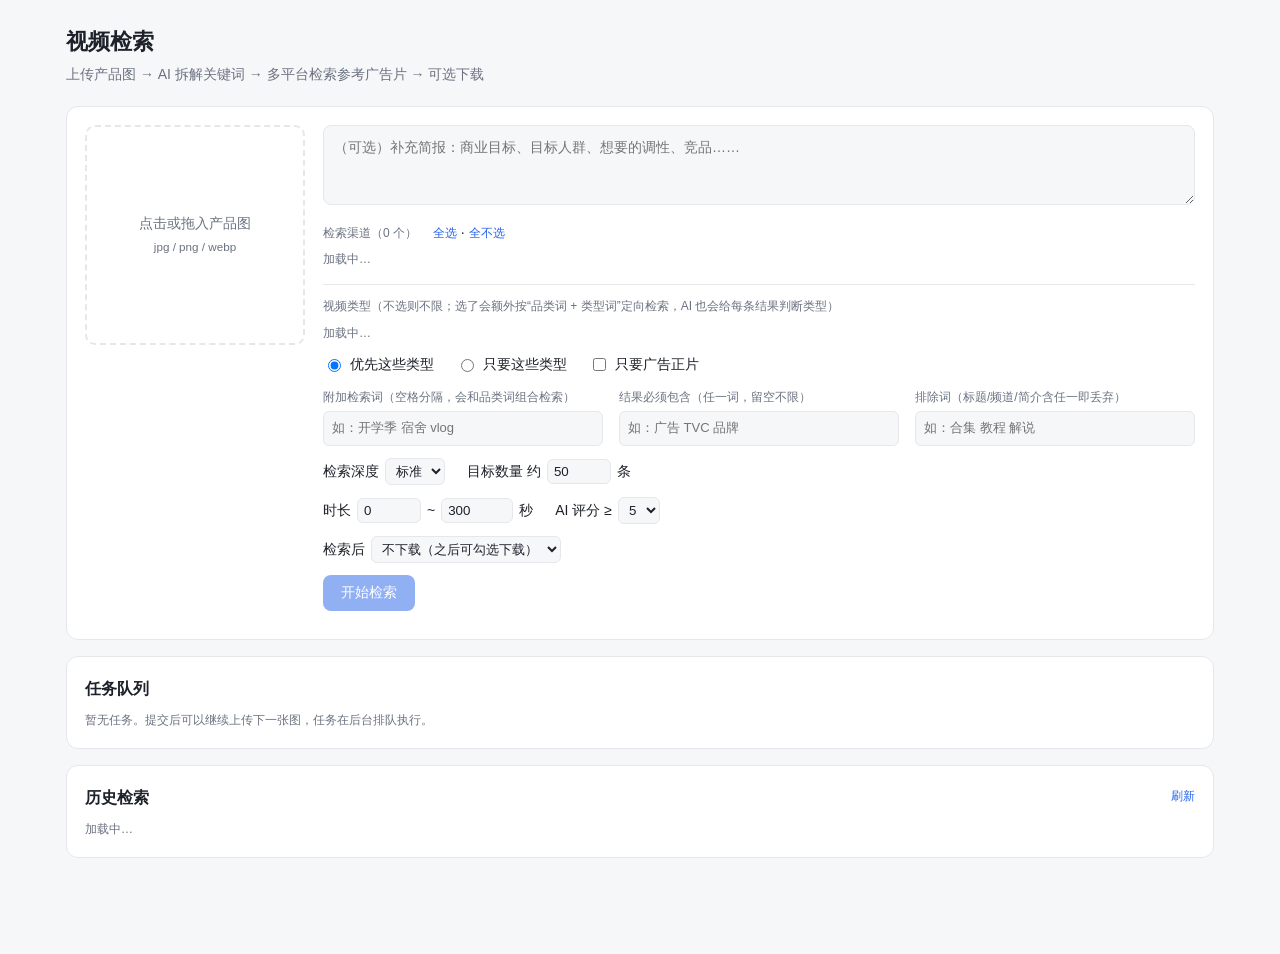
==== commit 9e29ca67: "检索页草稿持久化、图片删除按钮、检索深度与目标数量 - 简报、渠道、类型筛选、深度、数量等存 localStorage，产品图存 IndexedDB，刷新后自动恢复 - 图片右上角 × 删除图片（同时" ====
--- a/web/index.html
+++ b/web/index.html
@@ -26,6 +26,12 @@
   .drop { border:2px dashed var(--line); border-radius:10px; height:220px; display:flex; align-items:center;
           justify-content:center; text-align:center; color:var(--muted); cursor:pointer; overflow:hidden; }
   .drop img { max-width:100%; max-height:100%; object-fit:contain; }
+  .dropwrap { position:relative; align-self:start; }
+  .clearimg { position:absolute; top:8px; right:8px; width:28px; height:28px; padding:0; border-radius:50%;
+              background:rgba(0,0,0,.6); color:#fff; font-size:18px; line-height:28px; text-align:center; }
+  .clearimg:hover { background:var(--bad); }
+  .clearimg:focus-visible { outline:2px solid var(--accent); outline-offset:2px; }
+  .draftnote { font-size:12px; color:var(--muted); margin-top:6px; text-align:center; }
   textarea { width:100%; min-height:80px; resize:vertical; padding:10px; border-radius:8px;
              border:1px solid var(--line); background:var(--bg); color:var(--text); font:inherit; }
   .opts { display:flex; flex-wrap:wrap; gap:14px 22px; margin:12px 0; align-items:center; }
@@ -112,6 +118,22 @@
   .rfilter .opts { margin:6px 0 0; }
   .badge.ty { top:auto; bottom:8px; }
   .v.off { display:none; }
+  /* 进度与中间态 */
+  .prog { margin-top:12px; } .prog .row { display:flex; justify-content:space-between; gap:12px; font-size:13px; margin-bottom:6px; }
+  .pbar { height:6px; border-radius:3px; background:var(--line); overflow:hidden; }
+  .pbar i { display:block; height:100%; width:0; background:var(--accent); border-radius:3px; transition:width .6s ease; }
+  .task .pbar { height:3px; margin-top:4px; }
+  .steps { display:flex; gap:6px; margin-top:8px; font-size:12px; color:var(--muted); flex-wrap:wrap; }
+  .steps span { padding:1px 8px; border-radius:10px; background:var(--bg); }
+  .steps span.on { background:var(--accent-soft); color:var(--accent); } .steps span.ok { color:var(--ok); }
+  .live { display:inline-block; font-size:12px; font-weight:500; color:var(--accent); background:var(--accent-soft);
+          padding:1px 8px; border-radius:10px; margin-left:6px; vertical-align:middle; }
+  .skel { border:1px dashed var(--line); border-radius:10px; aspect-ratio:16/12; display:flex; align-items:center;
+          justify-content:center; color:var(--muted); font-size:12px; animation:pulse 1.6s ease-in-out infinite; }
+  @keyframes pulse { 50% { opacity:.45; } }
+  @media (prefers-reduced-motion: reduce) { .skel { animation:none; } .pbar i { transition:none; } }
+  .srcchips { display:flex; flex-wrap:wrap; gap:6px; margin-top:6px; }
+  .srcchips span { font-size:12px; padding:1px 8px; border:1px solid var(--line); border-radius:10px; color:var(--muted); }
 </style>
 </head>
 <body>
@@ -122,8 +144,12 @@
 
   <div class="card">
     <div class="form">
-      <label class="drop" id="drop"><span>点击或拖入产品图<br><small>jpg / png / webp</small></span>
-        <input type="file" id="file" accept="image/*" hidden></label>
+      <div class="dropwrap">
+        <label class="drop" id="drop"><span>点击或拖入产品图<br><small>jpg / png / webp</small></span>
+          <input type="file" id="file" accept="image/*" hidden></label>
+        <button type="button" class="clearimg hidden" id="clearimg" aria-label="删除这张图片" title="删除这张图片">×</button>
+        <div class="draftnote" id="draftnote"></div>
+      </div>
       <div>
         <textarea id="brief" placeholder="（可选）补充简报：商业目标、目标人群、想要的调性、竞品……"></textarea>
         <div style="margin:10px 0 4px"><span class="note">检索渠道（<span id="srccount">0</span> 个）　</span>
@@ -144,7 +170,14 @@
           </div>
         </div>
         <div class="opts">
-          <label>每词取 <input type="number" id="perq" value="8" min="3" max="20"> 条</label>
+          <label title="快速：每个维度每种语言 1 个关键词，每词取 6 条；标准：2 个关键词、8 条；深度：3 个关键词、15 条，AI 也会多看一些候选">检索深度
+            <select id="depth"><option value="quick">快速</option><option value="standard" selected>标准</option>
+              <option value="deep">深度</option></select></label>
+          <label title="大致的结果总数，会分到各参考维度；达标视频不够时会少于这个数">目标数量 约
+            <input type="number" id="tcount" value="50" min="5" max="200" style="width:64px"> 条</label>
+          <span class="note" id="est"></span>
+        </div>
+        <div class="opts">
           <label>时长 <input type="number" id="mindur" value="0" min="0" max="3600" style="width:64px"> ~
             <input type="number" id="maxdur" value="300" min="15" max="3600" style="width:72px"> 秒</label>
           <label>AI 评分 ≥ <select id="minscore"><option>3</option><option>4</option><option selected>5</option>
@@ -161,6 +194,11 @@
         </div>
         <button id="go" disabled>开始检索</button>
         <div class="log" id="log"></div>
+        <div class="prog hidden" id="prog" aria-live="polite">
+          <div class="row"><span id="pstage"></span><span class="note" id="ppct"></span></div>
+          <div class="pbar" role="progressbar" aria-valuemin="0" aria-valuemax="100" id="pbar"><i id="pfill"></i></div>
+          <div class="steps" id="psteps"></div>
+        </div>
       </div>
     </div>
   </div>
@@ -197,11 +235,84 @@
 $("#drop").ondragover = e => e.preventDefault();
 $("#drop").ondrop = e => { e.preventDefault(); setFile(e.dataTransfer.files[0]); };
 $("#dlmode").onchange = e => $("#topwrap").classList.toggle("hidden", e.target.value !== "top");
-function setFile(f) {
+const DROP_EMPTY = $("#drop").innerHTML;
+let fileUrl = null;
+function setFile(f, save = true) {
   if (!f) return; file = f;
-  $("#drop").innerHTML = `<img src="${URL.createObjectURL(f)}">`;
+  if (fileUrl) URL.revokeObjectURL(fileUrl);
+  fileUrl = URL.createObjectURL(f);
+  $("#drop").innerHTML = `<img src="${fileUrl}" alt="产品图"><input type="file" id="file" accept="image/*" hidden>`;
+  $("#file").onchange = e => setFile(e.target.files[0]);
+  $("#clearimg").classList.remove("hidden");
   $("#go").disabled = false;
-}
+  if (save) idb("put", f);
+}
+function clearImage() {
+  file = null;
+  if (fileUrl) URL.revokeObjectURL(fileUrl), fileUrl = null;
+  $("#drop").innerHTML = DROP_EMPTY;
+  $("#file").onchange = e => setFile(e.target.files[0]);
+  $("#clearimg").classList.add("hidden");
+  $("#draftnote").textContent = "";
+  $("#go").disabled = true;
+  idb("delete");
+}
+$("#clearimg").onclick = clearImage;
+
+// ---------- 草稿持久化（只存在本浏览器）：图片放 IndexedDB（可能有几 MB），其余放 localStorage ----------
+// 读写失败（隐私模式、存储被禁用）时静默跳过，页面照常可用
+function idb(op, value) {
+  return new Promise(resolve => {
+    try {
+      const req = indexedDB.open("rvs-draft", 1);
+      req.onupgradeneeded = () => req.result.createObjectStore("kv");
+      req.onerror = () => resolve(null);
+      req.onsuccess = () => {
+        try {
+          const tx = req.result.transaction("kv", op === "get" ? "readonly" : "readwrite"), st = tx.objectStore("kv");
+          const r = op === "get" ? st.get("image") : op === "put" ? st.put(value, "image") : st.delete("image");
+          r.onsuccess = () => resolve(op === "get" ? r.result : true);
+          r.onerror = () => resolve(null);
+        } catch (e) { resolve(null); }
+      };
+    } catch (e) { resolve(null); }
+  });
+}
+const DRAFT_KEY = "rvs.draft.v2";
+let draft = (() => {
+  try {
+    const d = JSON.parse(localStorage.getItem(DRAFT_KEY));
+    if (d) return d;
+    const old = JSON.parse(localStorage.getItem("rvs.filters.v1"));  // 旧版只存了筛选条件
+    if (old) return {filters: old, min_score: old.min_score};
+  } catch (e) {}
+  return {};
+})();
+let draftTimer = null;
+function saveDraft() {
+  clearTimeout(draftTimer);
+  draftTimer = setTimeout(() => {
+    draft = {brief: $("#brief").value, sources: document.querySelector(".pf") ? checkedSources() : draft.sources,
+             filters: document.querySelector("#ftypes .tchip") ? formFilters() : draft.filters,
+             min_score: $("#minscore").value, depth: $("#depth").value, target_count: $("#tcount").value,
+             dlmode: $("#dlmode").value, dltop: $("#dltop").value};
+    try { localStorage.setItem(DRAFT_KEY, JSON.stringify(draft)); } catch (e) {}
+  }, 300);
+}
+function restoreDraft() {
+  const d = draft;
+  if (d.brief != null) $("#brief").value = d.brief;
+  if (d.min_score) $("#minscore").value = d.min_score;
+  if (d.depth) $("#depth").value = d.depth;
+  if (d.target_count) $("#tcount").value = d.target_count;
+  if (d.dlmode) { $("#dlmode").value = d.dlmode; $("#topwrap").classList.toggle("hidden", d.dlmode !== "top"); }
+  if (d.dltop) $("#dltop").value = d.dltop;
+  idb("get").then(f => {
+    if (f && !file) { setFile(f, false); $("#draftnote").textContent = "已恢复上次的图片，点右上角 × 可删除"; }
+  });
+}
+// 表单里任何改动都存草稿（类型标签是点击切换的，所以也监听 click）
+["input", "change", "click"].forEach(ev => document.querySelector(".form").addEventListener(ev, () => { saveDraft(); updEstimate(); }));
 
 // ---------- 类型与筛选（检索前） ----------
 let TYPES = [];
@@ -212,15 +323,8 @@
           keywords: words($("#fkw").value), must: words($("#fmust").value), exclude: words($("#fex").value),
           min_duration: +$("#mindur").value || 0, max_duration: +$("#maxdur").value || 0};
 }
-// 记住上次的筛选（只存在本浏览器，读写失败就用默认值）
-const FORM_KEY = "rvs.filters.v1";
-function saveForm() {
-  try { localStorage.setItem(FORM_KEY, JSON.stringify({...formFilters(), min_score: $("#minscore").value})); } catch (e) {}
-}
 function restoreForm() {
-  let f = null;
-  try { f = JSON.parse(localStorage.getItem(FORM_KEY)); } catch (e) {}
-  f = f || {exclude: ["合集", "教程", "解说", "盘点", "reaction", "compilation", "tutorial"]};
+  const f = draft.filters || {exclude: ["合集", "教程", "解说", "盘点", "reaction", "compilation", "tutorial"]};
   document.querySelectorAll("#ftypes .tchip").forEach(c => setChip(c, (f.types || []).includes(c.dataset.k)));
   document.querySelector(`[name=tmode][value=${f.type_mode === "only" ? "only" : "prefer"}]`).checked = true;
   $("#adonly").checked = !!f.ad_only;
@@ -228,7 +332,7 @@
   $("#fex").value = (f.exclude || []).join(" ");
   if (f.min_duration != null) $("#mindur").value = f.min_duration;
   if (f.max_duration) $("#maxdur").value = f.max_duration;
-  if (f.min_score) $("#minscore").value = f.min_score;
+  updEstimate();
 }
 function setChip(c, on) { c.classList.toggle("on", on); c.setAttribute("aria-pressed", on); }
 function renderTypes(list) {
@@ -243,7 +347,6 @@
 }
 
 const checkedSources = () => [...document.querySelectorAll(".pf:checked")].map(c => c.value);
-function updSrcCount() { $("#srccount").textContent = checkedSources().length; }
 
 function loadSources() { return swrJSON("/api/sources", renderSources); }
 function renderSources(list) {
@@ -251,12 +354,29 @@
   list.forEach(s => (groups[s.group] = groups[s.group] || []).push(s));
   $("#sources").innerHTML = Object.entries(groups).map(([g, items]) =>
     `<div class="srcgrp"><b>${esc(g)}</b>${items.map(s =>
-      `<label><input type="checkbox" class="pf" value="${esc(s.key)}" checked> ${esc(s.name)}</label>`).join("")}</div>`).join("");
+      `<label><input type="checkbox" class="pf" value="${esc(s.key)}" ${!draft.sources || draft.sources.includes(s.key) ? "checked" : ""}> ${esc(s.name)}</label>`).join("")}</div>`).join("");
+  SOURCES = list;
   document.querySelectorAll(".pf").forEach(c => c.onchange = updSrcCount);
   updSrcCount();
 }
-$("#srcall").onclick = () => { document.querySelectorAll(".pf").forEach(c => c.checked = true); updSrcCount(); };
-$("#srcnone").onclick = () => { document.querySelectorAll(".pf").forEach(c => c.checked = false); updSrcCount(); };
+function updSrcCount() { $("#srccount").textContent = checkedSources().length; updEstimate(); }
+$("#srcall").onclick = () => { document.querySelectorAll(".pf").forEach(c => c.checked = true); updSrcCount(); saveDraft(); };
+$("#srcnone").onclick = () => { document.querySelectorAll(".pf").forEach(c => c.checked = false); updSrcCount(); saveDraft(); };
+
+// 按深度、渠道、维度数估算检索次数和耗时（粗略，实际受平台响应和 AI 速度影响）
+let SOURCES = [];
+const DEPTH = {quick: {q: 1, per: 6, cand: 40}, standard: {q: 2, per: 8, cand: 90}, deep: {q: 3, per: 15, cand: 160}};
+function updEstimate() {
+  if (!SOURCES.length) return;
+  const d = DEPTH[$("#depth").value] || DEPTH.standard, picked = new Set(checkedSources());
+  const langs = SOURCES.filter(s => picked.has(s.key)).reduce((n, s) => n + (s.languages || ["zh"]).length, 0);
+  const f = document.querySelector("#ftypes .tchip") ? formFilters() : {};
+  const dims = 5 + ((f.types || []).length || (f.keywords || []).length ? 1 : 0);
+  const searches = dims * d.q * langs, perDim = Math.ceil((+$("#tcount").value || 50) / dims);
+  const rank = dims * Math.ceil(Math.min(250, Math.max(d.cand, perDim * 3)) / 25);
+  const sec = 30 + searches * 0.6 + rank * 3;
+  $("#est").textContent = langs ? `预计约 ${searches} 次检索 · ${sec < 90 ? "1~2" : sec < 200 ? "2~4" : sec < 400 ? "4~7" : "7~12"} 分钟` : "";
+}
 
 function loadHistory() { return swrJSON("/api/runs", renderHistory); }
 function renderHistory(runs) {
@@ -269,15 +389,20 @@
       <div class="acts"><button class="ghost" data-view="${esc(r.run_id)}">查看</button>
         <button class="ghost" data-rerun="${esc(r.run_id)}" title="用上方勾选的渠道和筛选条件，以同一张产品图和简报重新检索">用当前渠道和筛选重新检索</button></div>
     </div>`).join("");
-  document.querySelectorAll("[data-view]").forEach(b => b.onclick = () => viewRun(b.dataset.view));
+  document.querySelectorAll("[data-view]").forEach(b => b.onclick = () => userView(b.dataset.view));
   document.querySelectorAll("[data-rerun]").forEach(b => b.onclick = () => rerun(b.dataset.rerun));
 }
 $("#histreload").onclick = loadHistory;
 
-async function viewRun(id, scroll = true) {
+const VIEW_KEY = "rvs.view.v1";
+function rememberView(v) { try { localStorage.setItem(VIEW_KEY, JSON.stringify(v)); } catch (e) {} }
+function userView(id) { live.show = false; viewRun(id); }  // 用户主动查看别的结果：中间态不再覆盖页面
+
+async function viewRun(id, scroll = true, quiet = false) {
   const r = await fetch(`/runs/${encodeURIComponent(id)}/result.json`, {cache: "no-store"});
-  if (!r.ok) return alert("读取失败");
+  if (!r.ok) { if (!quiet) alert("读取失败"); else rememberView({}); return; }
   render(await r.json());
+  if (!live.id) rememberView({run: id});
   loadHistory();
   if (scroll) $("#out").scrollIntoView({behavior: "smooth"});
 }
@@ -294,7 +419,8 @@
     const r = await promise;
     if (!r.ok) throw new Error((await r.json()).detail);
     follow = (await r.json()).job_id;
-    $("#log").textContent = `已加入任务队列：${label}。可以继续上传下一张图提交新任务。`;
+    $("#log").textContent = `已加入任务队列：${label}。结果会边检索边显示，也可以继续上传下一张图提交新任务。`;
+    watch(follow, label);
   } catch (e) { $("#log").innerHTML = `<span class="err">提交失败：${esc(e.message)}</span>`; }
   $("#go").disabled = !file;
   refreshTasks();
@@ -309,10 +435,16 @@
   $("#tasks").innerHTML = list.length ? list.slice(0, 30).map(t => `
     <div class="task"><span class="st ${t.status}">${ST[t.status] || t.status}${t.status === "queued" && t.ahead ? `（前面 ${t.ahead} 个）` : ""}</span>
       <div style="min-width:0"><div>${t.kind === "download" ? "⬇ " : ""}${esc(t.title)} <span class="m">· ${esc(t.created.slice(5, 16))}</span></div>
-        <div class="m" title="${esc(t.error || t.last)}">${esc(t.status === "error" ? t.error : t.last || (t.status === "queued" ? "等待空闲…" : ""))}</div></div>
-      <div>${t.run_id && t.status === "done" ? `<button class="ghost" data-view="${esc(t.run_id)}">查看结果</button>` : ""}</div></div>`).join("")
+        <div class="m" title="${esc(t.error || t.last)}">${esc(t.status === "error" ? t.error : t.status === "running" && t.stage ? `${t.stage} · ${t.pct}%` : t.last || (t.status === "queued" ? "等待空闲…" : ""))}</div>
+        ${t.status === "running" && t.kind === "search" ? `<div class="pbar"><i style="width:${+t.pct || 0}%"></i></div>` : ""}</div>
+      <div>${t.run_id && t.status === "done" ? `<button class="ghost" data-view="${esc(t.run_id)}">查看结果</button>`
+        : t.status === "running" && t.kind === "search" && t.id !== live.id ? `<button class="ghost" data-live="${esc(t.id)}">查看进度</button>` : ""}</div></div>`).join("")
     : `<span class="note">暂无任务。提交后可以继续上传下一张图，任务在后台排队执行。</span>`;
-  $("#tasks").querySelectorAll("[data-view]").forEach(b => b.onclick = () => viewRun(b.dataset.view));
+  $("#tasks").querySelectorAll("[data-view]").forEach(b => b.onclick = () => userView(b.dataset.view));
+  $("#tasks").querySelectorAll("[data-live]").forEach(b => b.onclick = () => {
+    const t = list.find(x => x.id === b.dataset.live);
+    follow = b.dataset.live; watch(follow, t ? t.title : ""); $("#out").scrollIntoView({behavior: "smooth"});
+  });
 
   // 新完成的任务：刷新历史；正在跟踪的自动展示
   const done = list.filter(t => t.status === "done" || t.status === "error");
@@ -320,24 +452,14 @@
   if (tasksInit) {
     if (fresh.some(t => t.kind === "search")) loadHistory();
     for (const t of fresh) {
-      if (t.id === follow) {
-        follow = null;
-        if (t.status === "error") $("#log").innerHTML = `<span class="err">任务失败：${esc(t.title)}：${esc(t.error)}</span>`;
-        else if (t.kind === "search" || (current && current.run_id === t.run_id)) {
-          $("#log").textContent = `已完成：${t.title}`;
-          await viewRun(t.run_id, t.kind === "search");
-        }
-      } else if (t.kind === "download" && t.status === "done" && current && current.run_id === t.run_id) {
+      if (t.id === live.id) continue;  // 正在跟踪的任务由 watch() 处理
+      if (t.kind === "download" && t.status === "done" && current && current.run_id === t.run_id) {
         await viewRun(t.run_id, false);
       }
     }
   }
   done.forEach(t => lastDone.add(t.id));
   tasksInit = true;
-  if (follow) {
-    const ft = list.find(t => t.id === follow);
-    if (ft && ft.last) $("#log").textContent = `${ft.title}：${ft.status === "queued" ? "排队中" : ft.last}`;
-  }
   taskTimer = setTimeout(refreshTasks, active.length ? 2000 : 15000);
 }
 
@@ -345,7 +467,8 @@
   const pfs = checkedSources();
   if (!pfs.length) return alert("请至少勾选一个检索渠道");
   submitTask(fetch("/api/rerun", {method: "POST", headers: {"Content-Type": "application/json"},
-                                  body: JSON.stringify({run_id: id, platforms: pfs, filters: formFilters()})}), "重新检索");
+                                  body: JSON.stringify({run_id: id, platforms: pfs, filters: formFilters(),
+                                                        depth: $("#depth").value, target_count: +$("#tcount").value || 0})}), "重新检索");
 }
 
 $("#go").onclick = () => {
@@ -354,36 +477,100 @@
   const fd = new FormData();
   fd.append("image", file); fd.append("brief", $("#brief").value);
   fd.append("platforms", pfs.join(","));
-  fd.append("per_query", $("#perq").value); fd.append("max_duration", $("#maxdur").value);
+  fd.append("depth", $("#depth").value); fd.append("target_count", +$("#tcount").value || 50);
+  fd.append("max_duration", $("#maxdur").value);
   fd.append("min_score", $("#minscore").value); fd.append("filters", JSON.stringify(formFilters()));
-  saveForm();
   fd.append("download_mode", $("#dlmode").value); fd.append("download_top", $("#dltop").value);
   submitTask(fetch("/api/search", {method: "POST", body: fd}), $("#brief").value.trim().slice(0, 20) || file.name);
 };
 
+// ---------- 跟踪单个任务：进度条 + 中间结果提前渲染 ----------
+// live.show：是否把中间结果画到页面上（用户点开别的历史结果后为 false，只更新进度条）
+const live = {id: null, rev: -1, timer: null, show: true, shown: false, label: ""};
+const STEPS = [["识别产品", 0], ["多平台检索", 15], ["AI 评估", 55], ["完成", 100]];
+function watch(id, label) {
+  Object.assign(live, {id, rev: -1, show: true, shown: false, label});
+  rememberView({task: id, label});
+  pollLive();
+}
+function showProgress(t) {
+  const queued = t.status === "queued", pct = t.status === "done" ? 100 : +t.pct || 0;
+  $("#prog").classList.remove("hidden");
+  $("#pstage").textContent = `${live.label ? live.label + "：" : ""}${queued ? `排队中${t.ahead ? `，前面 ${t.ahead} 个任务` : ""}`
+    : t.status === "done" ? "已完成" : t.kind === "search" ? (t.stage || "准备中") : (t.log?.at(-1) || "进行中")}`;
+  $("#ppct").textContent = t.kind === "search" && !queued ? pct + "%" : "";
+  $("#pfill").style.width = (t.kind === "search" || t.status === "done" ? pct : queued ? 0 : 50) + "%";
+  $("#pbar").setAttribute("aria-valuenow", pct);
+  $("#psteps").innerHTML = t.kind !== "search" ? "" : STEPS.map(([name, at], i) => {
+    const next = STEPS[i + 1] ? STEPS[i + 1][1] : 101;
+    const cls = queued ? "" : pct >= next || t.status === "done" ? "ok" : pct >= at ? "on" : "";
+    return `<span class="${cls}">${cls === "ok" ? "✓ " : ""}${name}</span>`;
+  }).join("");
+}
+async function pollLive() {
+  clearTimeout(live.timer);
+  const id = live.id;
+  if (!id) return;
+  let t;
+  try {
+    const r = await fetch(`/api/tasks/${id}`, {cache: "no-store"});
+    if (r.status === 404) { live.id = null; rememberView({}); $("#prog").classList.add("hidden"); return; }  // 任务记录已清理
+    t = await r.json();
+  } catch (e) { live.timer = setTimeout(pollLive, 3000); return; }
+  if (id !== live.id) return;  // 期间换了跟踪对象
+  showProgress(t);
+  const p = t.partial;
+  if (live.show && p && p.analysis && p.progress.rev !== live.rev) {
+    live.rev = p.progress.rev;
+    render(p);
+    if (!live.shown) { live.shown = true; $("#out").scrollIntoView({behavior: "smooth"}); }
+  }
+  if (t.status === "done" || t.status === "error") {
+    live.id = null;
+    if (t.status === "error") { $("#log").innerHTML = `<span class="err">任务失败：${esc(t.title)}：${esc(t.error)}</span>`; rememberView({}); }
+    else {
+      $("#log").textContent = `已完成：${t.title}`;
+      if (t.kind === "search" && live.show) await viewRun(t.run_id, !live.shown);
+      else if (t.kind === "download" && current && current.run_id === t.run_id) await viewRun(t.run_id, false);
+    }
+    setTimeout(() => { if (!live.id) $("#prog").classList.add("hidden"); }, 4000);
+    refreshTasks();
+    return;
+  }
+  live.timer = setTimeout(pollLive, t.status === "queued" ? 3000 : 1500);
+}
+
 const fmtDur = s => s ? `${Math.floor(s/60)}:${String(s%60).padStart(2,"0")}` : "-";
 const fmtViews = n => n == null ? "-" : n >= 1e4 ? (n/1e4).toFixed(1) + "万" : n;
 
 function render(res) {
-  current = res;
+  const isLive = !!res.progress;  // 中间结果：没有下载、筛选栏和参考平台抓取
+  current = isLive ? null : res;
   const p = res.analysis.product, s = res.stats;
   const dl = Object.fromEntries((res.downloads || []).map(d => [d.url, d]));
-  let h = `<div class="card"><h3 style="margin-top:0">产品画像 <span class="note">· ${esc(res.created || "")}${res.brief ? " · " + esc(res.brief) : ""}</span></h3><div class="profile">
+  let h = `<div class="card"><h3 style="margin-top:0">产品画像${isLive ? `<span class="live">检索中 ${res.progress.pct}%</span>` : ""} <span class="note">· ${esc(res.created || "")}${res.brief ? " · " + esc(res.brief) : ""}</span></h3><div class="profile">
     <div><b>品牌</b>${esc(p.brand)}</div><div><b>产品</b>${esc(p.name)}</div>
     <div><b>品类</b>${esc(p.category)}</div><div><b>调性</b>${esc(p.tone)}</div>
     <div><b>人群</b>${esc(p.target_audience)}</div><div><b>竞品</b>${esc((p.competitors||[]).join("、"))}</div>
     <div style="grid-column:1/-1"><b>卖点</b>${esc((p.selling_points||[]).join("、"))}</div></div>
-    <p class="note">检索 ${s.queries} 次 · 原始 ${s.raw} 条 · 保留 ${s.kept} 条 · ${s.seconds}s ·
+    ${isLive ? `<p class="note">${esc(res.progress.stage)} · 已拿到原始结果 ${s.raw} 条 · 已出结果 ${s.kept} 条 · ${Math.round(s.seconds)}s
+      · 打完分的维度先显示，全部完成后会再跨维度去重，条目可能略有变化</p>
+      <div class="srcchips">${Object.entries(res.searched || {}).sort((a, b) => b[1] - a[1])
+        .map(([k, n]) => `<span>${esc(k)} ${n}</span>`).join("")}</div></div>` : `
+    <p class="note">${res.options ? `${esc({quick: "快速", standard: "标准", deep: "深度"}[res.options.depth] || "")}检索 · ` : ""}检索 ${s.queries} 次 · 原始 ${s.raw} 条 ·
+    保留 ${s.kept} 条${s.target ? `（目标 ${s.target}${s.kept < s.target * 0.8 ? "，达标视频不够，可提高检索深度、多选渠道或降低评分门槛" : ""}）` : ""} · ${s.seconds}s ·
     来源分布：${esc(Object.entries(res.groups.flatMap(g => g.videos).reduce((m, v) => (m[v.platform] = (m[v.platform] || 0) + 1, m), {})).map(([k, n]) => k + " " + n).join("、"))} ·
     <a href="/runs/${esc(res.run_id)}/report.md" target="_blank">Markdown 报告</a> ·
     参考点由 AI 依据标题推断，请看片核实</p>
-    ${filterNote(res)}</div>`;
-  h += resultFilterBar(res);
+    ${filterNote(res)}</div>`}`;
+  if (!isLive) h += resultFilterBar(res);
   for (const g of res.groups) {
-    h += `<div class="card dim"><h3>${esc(g.name)} <span class="note" data-cnt></span></h3>
+    h += `<div class="card dim"><h3>${esc(g.name)} <span class="note" data-cnt></span>${g.pending ? `<span class="live">${
+      res.progress.pct < 55 ? "检索中" : "AI 评估中"}</span>` : ""}</h3>
       <div class="learn"><b>参考什么：</b>${esc(g.what_to_learn)}</div>
       <div class="kw">关键词：${esc([...g.queries_zh, ...g.queries_en].join(" / "))}</div>`;
-    if (!g.videos.length) h += `<p class="note">未找到达标结果，可调整关键词或去下方参考平台手动搜索。</p>`;
+    if (g.pending) h += `<div class="grid">${"<div class=skel>等待结果…</div>".repeat(4)}</div>`;
+    else if (!g.videos.length) h += `<p class="note">未找到达标结果，可调整关键词或去下方参考平台手动搜索。</p>`;
     h += `<div class="grid">`;
     for (const v of g.videos) {
       const d = dl[v.url];
@@ -398,29 +585,29 @@
         <div class="vb"><a class="vt" href="${esc(safeUrl(v.url))}" target="_blank" rel="noopener" ${pa}>${esc(v.title)}</a>
           <div class="meta">${esc(v.channel)} · 播放 ${fmtViews(v.views)}${v.published ? " · " + esc(v.published) : ""}</div>
           ${v.reference ? `<div class="ref">${esc(v.reference)}</div>` : ""}
-          <div class="pick"><label><input type="checkbox" class="sel" value="${esc(v.url)}"> 选择下载</label>
+          <div class="pick">${isLive ? `<span></span>` : `<label><input type="checkbox" class="sel" value="${esc(v.url)}"> 选择下载</label>`}
             <span class="dl">${d ? (d.ok ? `<a href="/runs/${esc(res.run_id)}/${encodeURI(d.file)}" target="_blank">已下载 ${d.size_mb}MB</a>`
                                       : `<span class="err" title="${esc(d.error)}">${d.error && d.error.includes("抖音") ? "抖音需配置 cookies" : "下载失败"}</span>`) : ""}</span></div>
         </div></div>`;
     }
     h += `</div></div>`;
   }
-  h += `<div class="card"><h3 style="margin-top:0">参考平台</h3>
+  if (!isLive) h += `<div class="card"><h3 style="margin-top:0">参考平台</h3>
     <p class="note" style="margin-top:0">能抓取的平台直接列出作品，点击即在本页播放；需要登录的平台只能打开它的搜索页。</p>`;
   for (const pl of res.platform_links) pl.direct ??= DIRECT.has(pl.name);  // 兼容旧记录
-  res.platform_links.forEach((pl, i) => {
+  if (!isLive) res.platform_links.forEach((pl, i) => {
     h += `<div class="pfrow"><div class="h"><b>${esc(pl.name)}</b><span class="note">${esc(pl.kind_name)} · ${esc(pl.learn)}</span>
       <a class="note" href="${esc(safeUrl(pl.url))}" target="_blank" rel="noopener">${pl.direct ? "更多结果" : "需登录，打开搜索页"}：${esc(pl.query || "打开")} ↗</a></div>
       ${pl.direct ? `<div class="strip" id="pf${i}"><span class="note">正在抓取…</span></div>` : ""}</div>`;
   });
-  h += `</div>`;
+  if (!isLive) h += `</div>`;
   if (res.errors?.length) h += `<div class="card"><b>检索异常</b><ul>${res.errors.map(e => `<li class="note">${esc(e)}</li>`).join("")}</ul></div>`;
   $("#out").innerHTML = h;
   bindResultFilter();
-  $("#bar").classList.toggle("hidden", s.kept === 0);
+  $("#bar").classList.toggle("hidden", isLive || s.kept === 0);
   document.querySelectorAll(".sel").forEach(c => c.onchange = updSel);
   updSel();
-  res.platform_links.forEach((pl, i) => pl.direct && loadPlatform(pl, $("#pf" + i)));
+  if (!isLive) res.platform_links.forEach((pl, i) => pl.direct && loadPlatform(pl, $("#pf" + i)));
 }
 
 // ---------- 结果筛选（检索后，在已返回的结果里即时过滤，不重新检索） ----------
@@ -530,13 +717,20 @@
 };
 let DIRECT = new Set();
 fetch("/api/direct_platforms").then(r => r.json()).then(a => DIRECT = new Set(a)).catch(() => {});
+restoreDraft();
 swrJSON("/api/video_types", renderTypes);
 loadSources();
 loadHistory();
 refreshTasks();
-// 从数据看板跳转过来：/#run=<run_id>
+// 从数据看板跳转过来：/#run=<run_id>；否则恢复刷新前在看的结果或在跟踪的任务
 const hashRun = decodeURIComponent((location.hash.match(/^#run=([\w-]+)/) || [])[1] || "");
 if (hashRun) viewRun(hashRun);
+else {
+  let v = {};
+  try { v = JSON.parse(localStorage.getItem(VIEW_KEY)) || {}; } catch (e) {}
+  if (v.task) { follow = v.task; Object.assign(live, {id: v.task, rev: -1, show: true, shown: true, label: v.label || ""}); pollLive(); }
+  else if (v.run) viewRun(v.run, false, true).catch(() => {});
+}
 </script>
 </body>
 </html>
